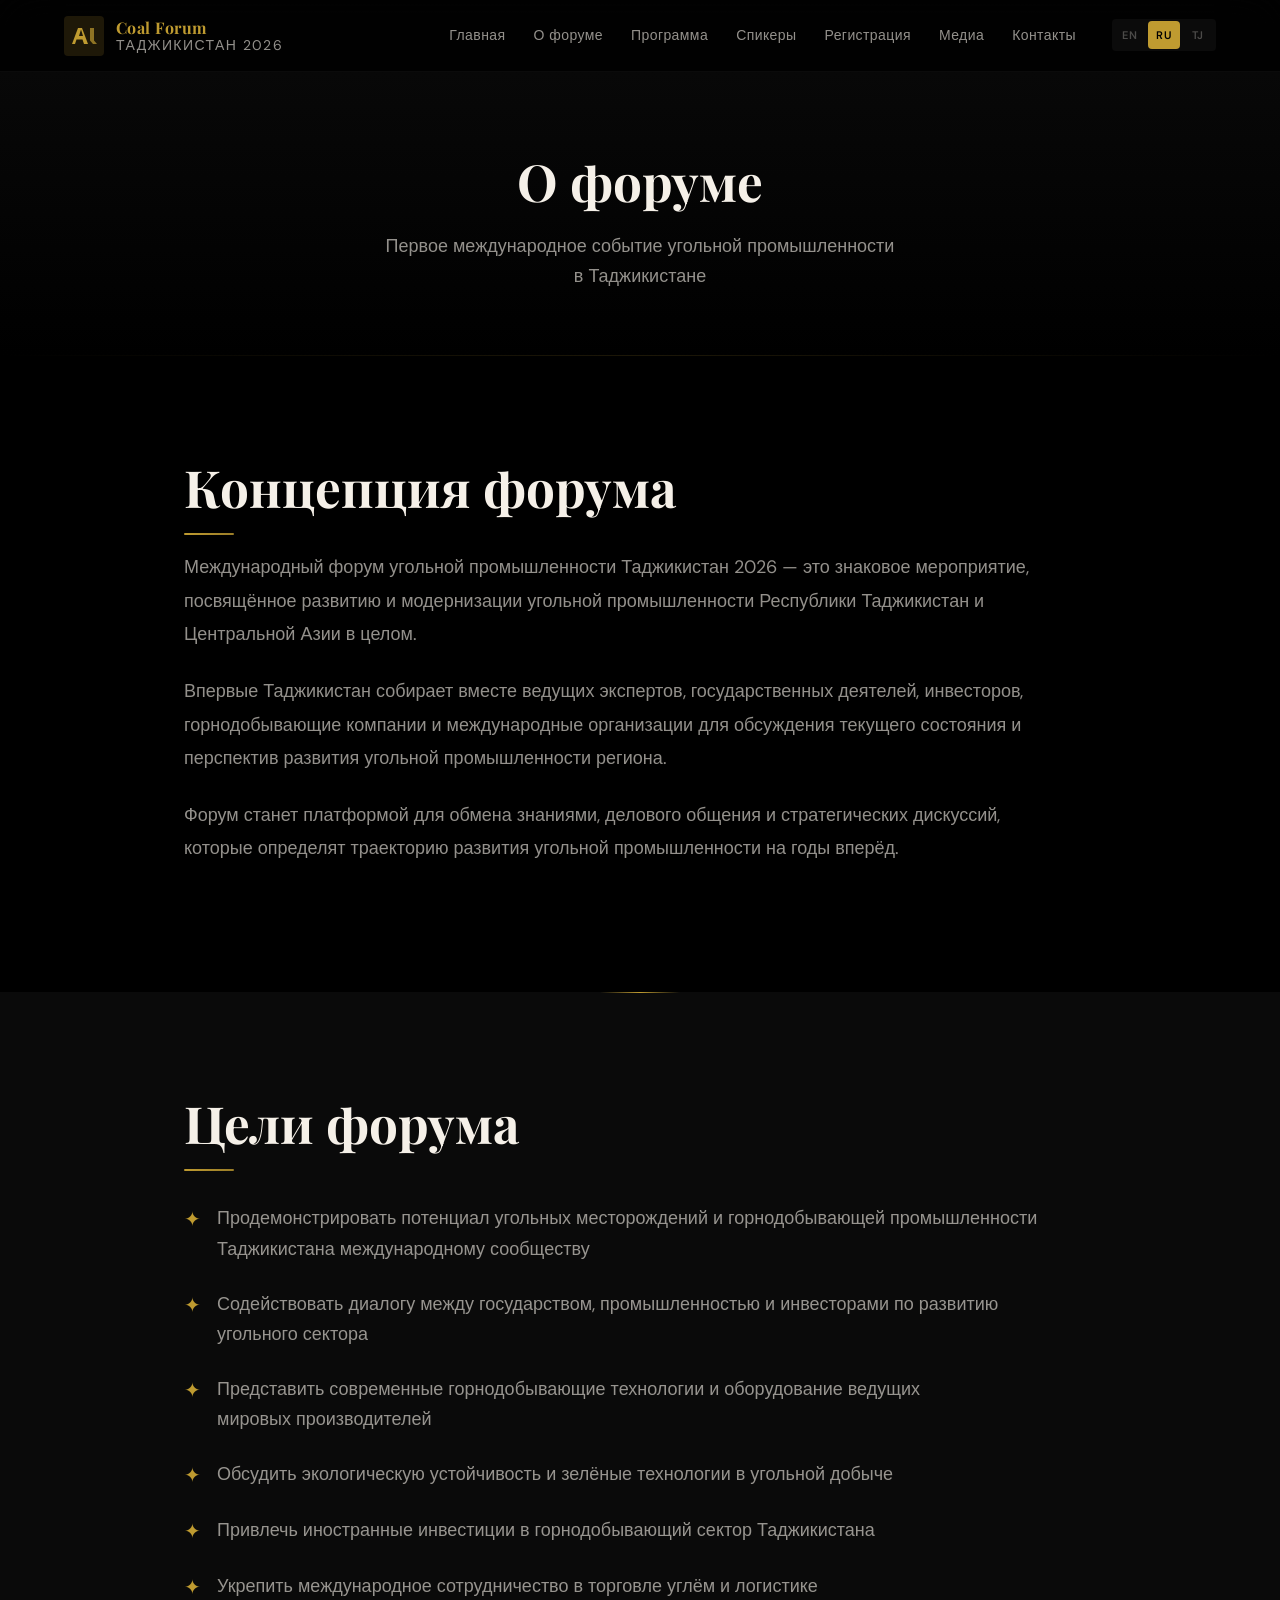
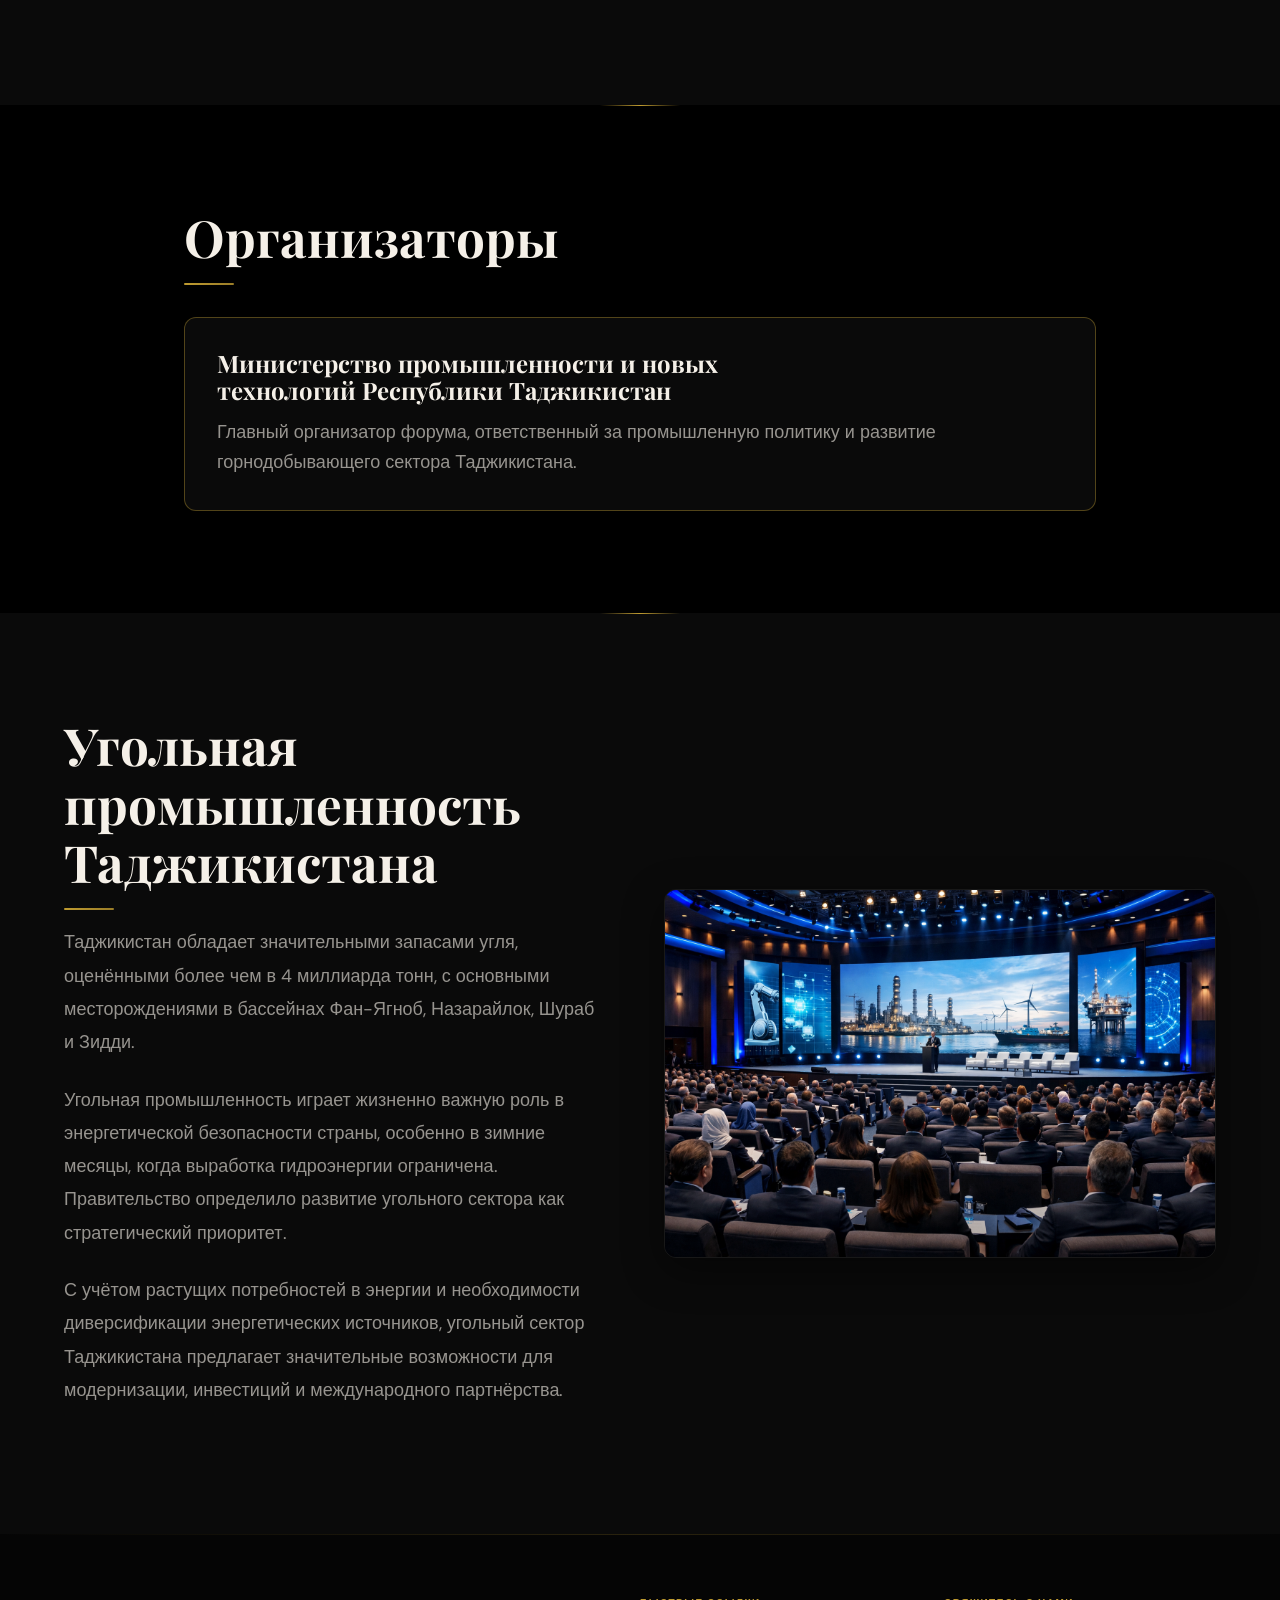
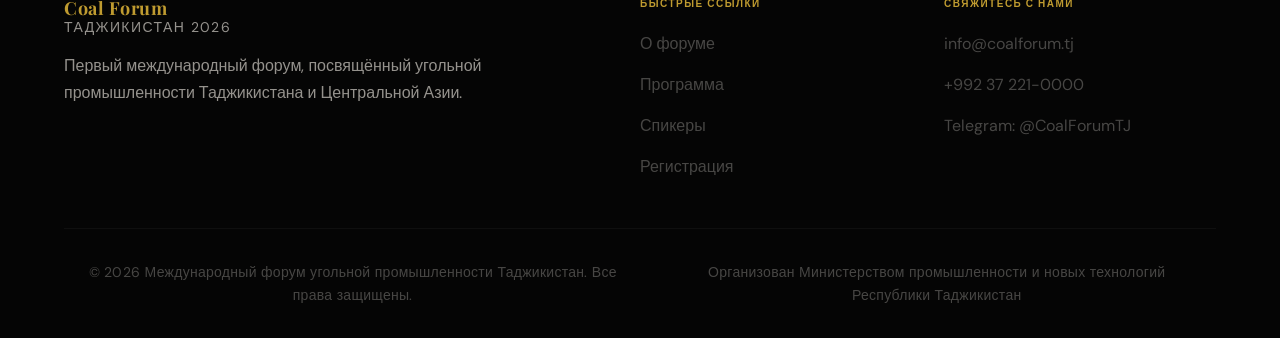
==== about.html @ e88dd25f "Add files via upload" ====
<!DOCTYPE html>
<html lang="ru">
<head>
  <meta charset="UTF-8">
  <meta name="viewport" content="width=device-width, initial-scale=1.0">
  <title>О форуме — Международный форум угольной промышленности Таджикистана 2026</title>
  <meta name="description" content="About the International Coal Industry Forum Tajikistan 2026 — concept, goals, organizers, and Tajikistan's coal industry.">
  <link rel="preconnect" href="https://fonts.googleapis.com">
  <link rel="preconnect" href="https://fonts.gstatic.com" crossorigin>
  <link href="https://fonts.googleapis.com/css2?family=DM+Sans:ital,opsz,wght@0,9..40,300;0,9..40,400;0,9..40,500;0,9..40,600;0,9..40,700;1,9..40,400&family=Playfair+Display:wght@400;600;700;800&display=swap" rel="stylesheet">
  <link rel="stylesheet" href="base.css">
  <link rel="stylesheet" href="style.css">
</head>
<body>
  <a href="#main-content" class="skip-link">Skip to content</a>

  <header class="site-header" role="banner">
    <div class="header-inner">
      <a href="index.html" class="logo" aria-label="Coal Forum Home">
        <svg class="logo-icon" viewBox="0 0 40 40" fill="none" xmlns="http://www.w3.org/2000/svg" aria-hidden="true">
          <rect width="40" height="40" rx="4" fill="#bf9b30" fill-opacity="0.15"/>
          <path d="M8 28L14 12h4l6 16h-4l-1.5-4.5h-6L11 28H8zm7-8h4l-2-6.5L15 20z" fill="#bf9b30"/>
          <path d="M26 12h4v12.5L33 28h-4l-3-3.5V12z" fill="#bf9b30" opacity="0.7"/>
        </svg>
        <div class="logo-text">Coal Forum <span data-i18n="hero.subtitle">Таджикистан 2026</span></div>
      </a>
      <nav class="main-nav" aria-label="Primary navigation">
        <ul role="list">
          <li><a href="index.html" data-i18n="nav.home">Главная</a></li>
          <li><a href="about.html" data-i18n="nav.about">О форуме</a></li>
          <li><a href="program.html" data-i18n="nav.program">Программа</a></li>
          <li><a href="speakers.html" data-i18n="nav.speakers">Спикеры</a></li>
          <li><a href="register.html" data-i18n="nav.register">Регистрация</a></li>
          <li><a href="media.html" data-i18n="nav.media">Медиа</a></li>
          <li><a href="contacts.html" data-i18n="nav.contacts">Контакты</a></li>
        </ul>
        <div class="lang-switcher">
          <button class="lang-btn" data-lang="en" aria-label="English">EN</button>
          <button class="lang-btn" data-lang="ru" aria-label="Русский">RU</button>
          <button class="lang-btn" data-lang="tj" aria-label="Тоҷикӣ">TJ</button>
        </div>
      </nav>
      <button class="menu-toggle" aria-label="Open menu" aria-expanded="false">
        <span></span><span></span><span></span>
      </button>
    </div>
  </header>

  <div class="mobile-menu" role="dialog" aria-label="Navigation menu">
    <ul role="list">
      <li><a href="index.html" data-i18n="nav.home">Главная</a></li>
      <li><a href="about.html" data-i18n="nav.about">О форуме</a></li>
      <li><a href="program.html" data-i18n="nav.program">Программа</a></li>
      <li><a href="speakers.html" data-i18n="nav.speakers">Спикеры</a></li>
      <li><a href="register.html" data-i18n="nav.register">Регистрация</a></li>
      <li><a href="media.html" data-i18n="nav.media">Медиа</a></li>
      <li><a href="contacts.html" data-i18n="nav.contacts">Контакты</a></li>
    </ul>
    <div class="mobile-lang-switcher">
      <button class="lang-btn" data-lang="en" aria-label="English">EN</button>
      <button class="lang-btn" data-lang="ru" aria-label="Русский">RU</button>
      <button class="lang-btn" data-lang="tj" aria-label="Тоҷикӣ">TJ</button>
    </div>
  </div>

  <main id="main-content">
    <section class="page-hero">
      <div class="container">
        <h1 data-i18n="about.title">О форуме</h1>
        <p data-i18n="about.subtitle">Первое международное событие угольной промышленности в Таджикистане</p>
      </div>
    </section>

    <!-- Concept -->
    <section class="section">
      <div class="container container--narrow">
        <h2 class="section-title fade-in" data-i18n="about.concept.title">Концепция форума</h2>
        <div class="about-text fade-in">
          <p data-i18n="about.concept.p1">Международный форум угольной промышленности Таджикистан 2026 — это знаковое мероприятие, посвящённое развитию и модернизации угольной промышленности Республики Таджикистан и Центральной Азии в целом.</p>
          <p data-i18n="about.concept.p2">Впервые Таджикистан собирает вместе ведущих экспертов, государственных деятелей, инвесторов, горнодобывающие компании и международные организации для обсуждения текущего состояния и перспектив развития угольной промышленности региона.</p>
          <p data-i18n="about.concept.p3">Форум станет платформой для обмена знаниями, делового общения и стратегических дискуссий, которые определят траекторию развития угольной промышленности на годы вперёд.</p>
        </div>
      </div>
    </section>

    <!-- Goals -->
    <section class="section" style="background: var(--color-surface);">
      <div class="container container--narrow">
        <h2 class="section-title fade-in" data-i18n="about.goals.title">Цели форума</h2>
        <ul style="list-style: none; display: flex; flex-direction: column; gap: 1.5rem; margin-top: 2rem;">
          <li class="fade-in" style="display: flex; gap: 1rem; align-items: flex-start;">
            <span style="color: var(--color-accent); font-size: 1.25rem; flex-shrink: 0;">✦</span>
            <span style="color: var(--color-text-muted); line-height: 1.7;" data-i18n="about.goal1">Продемонстрировать потенциал угольных месторождений и горнодобывающей промышленности Таджикистана международному сообществу</span>
          </li>
          <li class="fade-in" style="display: flex; gap: 1rem; align-items: flex-start;">
            <span style="color: var(--color-accent); font-size: 1.25rem; flex-shrink: 0;">✦</span>
            <span style="color: var(--color-text-muted); line-height: 1.7;" data-i18n="about.goal2">Содействовать диалогу между государством, промышленностью и инвесторами по развитию угольного сектора</span>
          </li>
          <li class="fade-in" style="display: flex; gap: 1rem; align-items: flex-start;">
            <span style="color: var(--color-accent); font-size: 1.25rem; flex-shrink: 0;">✦</span>
            <span style="color: var(--color-text-muted); line-height: 1.7;" data-i18n="about.goal3">Представить современные горнодобывающие технологии и оборудование ведущих мировых производителей</span>
          </li>
          <li class="fade-in" style="display: flex; gap: 1rem; align-items: flex-start;">
            <span style="color: var(--color-accent); font-size: 1.25rem; flex-shrink: 0;">✦</span>
            <span style="color: var(--color-text-muted); line-height: 1.7;" data-i18n="about.goal4">Обсудить экологическую устойчивость и зелёные технологии в угольной добыче</span>
          </li>
          <li class="fade-in" style="display: flex; gap: 1rem; align-items: flex-start;">
            <span style="color: var(--color-accent); font-size: 1.25rem; flex-shrink: 0;">✦</span>
            <span style="color: var(--color-text-muted); line-height: 1.7;" data-i18n="about.goal5">Привлечь иностранные инвестиции в горнодобывающий сектор Таджикистана</span>
          </li>
          <li class="fade-in" style="display: flex; gap: 1rem; align-items: flex-start;">
            <span style="color: var(--color-accent); font-size: 1.25rem; flex-shrink: 0;">✦</span>
            <span style="color: var(--color-text-muted); line-height: 1.7;" data-i18n="about.goal6">Укрепить международное сотрудничество в торговле углём и логистике</span>
          </li>
        </ul>
      </div>
    </section>

    <!-- Organizers -->
    <section class="section">
      <div class="container container--narrow">
        <h2 class="section-title fade-in" data-i18n="about.organizers.title">Организаторы</h2>
        <div class="fade-in" style="padding: 2rem; background: var(--color-surface); border: 1px solid var(--color-border-accent); border-radius: var(--radius-lg); margin-top: 2rem;">
          <h3 style="font-family: var(--font-display); font-size: var(--text-lg); color: var(--color-text); margin-bottom: 0.75rem;" data-i18n="about.organizer.ministry">Министерство промышленности и новых технологий Республики Таджикистан</h3>
          <p style="color: var(--color-text-muted); line-height: 1.7;" data-i18n="about.organizer.ministry.desc">Главный организатор форума, ответственный за промышленную политику и развитие горнодобывающего сектора Таджикистана.</p>
        </div>
      </div>
    </section>

    <!-- Coal Industry -->
    <section class="section" style="background: var(--color-surface);">
      <div class="container">
        <div class="about-brief">
          <div class="about-text fade-in-left">
            <h2 class="section-title" data-i18n="about.coal.title">Угольная промышленность Таджикистана</h2>
            <p data-i18n="about.coal.p1">Таджикистан обладает значительными запасами угля, оценёнными более чем в 4 миллиарда тонн, с основными месторождениями в бассейнах Фан-Ягноб, Назарайлок, Шураб и Зидди.</p>
            <p data-i18n="about.coal.p2">Угольная промышленность играет жизненно важную роль в энергетической безопасности страны, особенно в зимние месяцы, когда выработка гидроэнергии ограничена. Правительство определило развитие угольного сектора как стратегический приоритет.</p>
            <p data-i18n="about.coal.p3">С учётом растущих потребностей в энергии и необходимости диверсификации энергетических источников, угольный сектор Таджикистана предлагает значительные возможности для модернизации, инвестиций и международного партнёрства.</p>
          </div>
          <div class="about-image fade-in-right">
            <img src="assets/img/venue.png" alt="Venue for the Coal Industry Forum in Dushanbe" loading="lazy">
          </div>
        </div>
      </div>
    </section>
  </main>

  <footer class="site-footer" role="contentinfo">
    <div class="container">
      <div class="footer-grid">
        <div class="footer-brand">
          <div class="logo-text">Coal Forum <span data-i18n="hero.subtitle">Таджикистан 2026</span></div>
          <p data-i18n="footer.desc">Первый международный форум, посвящённый угольной промышленности Таджикистана и Центральной Азии.</p>
        </div>
        <div class="footer-links">
          <h4 data-i18n="footer.links">Быстрые ссылки</h4>
          <ul role="list">
            <li><a href="about.html" data-i18n="nav.about">О форуме</a></li>
            <li><a href="program.html" data-i18n="nav.program">Программа</a></li>
            <li><a href="speakers.html" data-i18n="nav.speakers">Спикеры</a></li>
            <li><a href="register.html" data-i18n="nav.register">Регистрация</a></li>
          </ul>
        </div>
        <div class="footer-links">
          <h4 data-i18n="footer.contact">Свяжитесь с нами</h4>
          <ul role="list">
            <li><a href="mailto:info@coalforum.tj">info@coalforum.tj</a></li>
            <li><a href="tel:+99237221-0000">+992 37 221-0000</a></li>
            <li><a href="https://t.me/CoalForumTJ" target="_blank" rel="noopener noreferrer">Telegram: @CoalForumTJ</a></li>
          </ul>
        </div>
      </div>
      <div class="footer-bottom">
        <p data-i18n="footer.rights">© 2026 Международный форум угольной промышленности Таджикистан. Все права защищены.</p>
        <p class="footer-organizer" data-i18n="footer.organizer">Организован Министерством промышленности и новых технологий Республики Таджикистан</p>
      </div>
    </div>
  </footer>

  <script src="i18n.js"></script>
  <script src="app.js"></script>
</body>
</html>
---- base.css ----
/* base.css — Reset & Foundation */
*, *::before, *::after { box-sizing: border-box; margin: 0; padding: 0; }

html {
  -moz-text-size-adjust: none;
  -webkit-text-size-adjust: none;
  text-size-adjust: none;
  -webkit-font-smoothing: antialiased;
  -moz-osx-font-smoothing: grayscale;
  text-rendering: optimizeLegibility;
  scroll-behavior: smooth;
  hanging-punctuation: first last;
  scroll-padding-top: 5rem;
}

body {
  min-height: 100dvh;
  line-height: 1.6;
  font-family: var(--font-body, 'DM Sans', sans-serif);
  font-size: var(--text-base);
  color: var(--color-text);
  background-color: var(--color-bg);
}

img, picture, video, canvas, svg { display: block; max-width: 100%; height: auto; }
ul[role="list"], ol[role="list"] { list-style: none; }
input, button, textarea, select { font: inherit; color: inherit; }

h1, h2, h3, h4, h5, h6 {
  text-wrap: balance;
  line-height: 1.15;
  font-family: var(--font-display, 'Playfair Display', Georgia, serif);
}

p, li, figcaption { text-wrap: pretty; max-width: 72ch; }

::selection {
  background: rgba(191, 155, 48, 0.3);
  color: #fff;
}

:focus-visible {
  outline: 2px solid var(--color-accent);
  outline-offset: 3px;
  border-radius: 0.25rem;
}

@media (prefers-reduced-motion: reduce) {
  *, *::before, *::after {
    animation-duration: 0.01ms !important;
    animation-iteration-count: 1 !important;
    transition-duration: 0.01ms !important;
    scroll-behavior: auto !important;
  }
}

button { cursor: pointer; background: none; border: none; }
table { border-collapse: collapse; width: 100%; }

a, button, [role="button"], [role="link"], input, textarea, select {
  transition: color var(--transition-fast),
              background var(--transition-fast),
              border-color var(--transition-fast),
              box-shadow var(--transition-fast);
}

a { color: var(--color-accent); text-decoration: none; }
a:hover { color: var(--color-accent-light); }

.sr-only {
  position: absolute; width: 1px; height: 1px; padding: 0; margin: -1px;
  overflow: hidden; clip: rect(0, 0, 0, 0); white-space: nowrap; border-width: 0;
}

/* Skip to content */
.skip-link {
  position: absolute;
  top: -100%;
  left: 1rem;
  z-index: 10000;
  padding: 0.75rem 1.5rem;
  background: var(--color-accent);
  color: var(--color-bg);
  font-weight: 600;
  border-radius: 0 0 0.5rem 0.5rem;
  text-decoration: none;
}
.skip-link:focus {
  top: 0;
}
---- style.css ----
/* style.css — Design Tokens, Components & Responsive Layout */

/* ============================================
   DESIGN TOKENS
   ============================================ */
:root {
  /* Colors — Black & Gold */
  --color-bg:             #000000;
  --color-surface:        #0a0a0a;
  --color-surface-2:      #111111;
  --color-surface-offset: #050505;
  --color-surface-light:  #1a1a1a;
  --color-divider:        rgba(191, 155, 48, 0.15);
  --color-border:         rgba(255, 255, 255, 0.06);
  --color-border-accent:  rgba(191, 155, 48, 0.4);

  /* Text */
  --color-text:           #f5f0e8;
  --color-text-muted:     rgba(245, 240, 232, 0.6);
  --color-text-faint:     rgba(245, 240, 232, 0.28);

  /* Accent — Gold */
  --color-accent:         #bf9b30;
  --color-accent-hover:   #d4af37;
  --color-accent-light:   #e8c860;
  --color-accent-dark:    #9a7d28;

  /* Interactive — Gold-tinted */
  --color-interactive:    #1a1500;
  --color-interactive-hover: #2a2200;

  /* Semantic */
  --color-success:        #4caf50;
  --color-error:          #e74c3c;
  --color-warning:        #d4af37;

  /* Typography */
  --font-display: 'Playfair Display', Georgia, 'Times New Roman', serif;
  --font-body: 'DM Sans', 'Helvetica Neue', Arial, sans-serif;

  --text-xs:   clamp(0.75rem,  0.7rem  + 0.25vw, 0.875rem);
  --text-sm:   clamp(0.875rem, 0.8rem  + 0.35vw, 1rem);
  --text-base: clamp(1rem,     0.95rem + 0.25vw, 1.125rem);
  --text-lg:   clamp(1.125rem, 1rem    + 0.75vw, 1.5rem);
  --text-xl:   clamp(1.5rem,   1.2rem  + 1.25vw, 2.25rem);
  --text-2xl:  clamp(2rem,     1.2rem  + 2.5vw,  3.5rem);
  --text-3xl:  clamp(2.5rem,   1rem    + 4vw,    5rem);

  /* Spacing — 4px base */
  --space-1:  0.25rem;
  --space-2:  0.5rem;
  --space-3:  0.75rem;
  --space-4:  1rem;
  --space-5:  1.25rem;
  --space-6:  1.5rem;
  --space-8:  2rem;
  --space-10: 2.5rem;
  --space-12: 3rem;
  --space-16: 4rem;
  --space-20: 5rem;
  --space-24: 6rem;
  --space-32: 8rem;

  /* Layout */
  --content-narrow: 640px;
  --content-default: 960px;
  --content-wide: 1200px;
  --header-height: 4.5rem;

  /* Radius */
  --radius-sm: 0.25rem;
  --radius-md: 0.5rem;
  --radius-lg: 0.75rem;
  --radius-xl: 1rem;
  --radius-full: 9999px;

  /* Transitions */
  --transition-fast: 180ms cubic-bezier(0.16, 1, 0.3, 1);
  --transition-medium: 350ms cubic-bezier(0.16, 1, 0.3, 1);
  --transition-slow: 600ms cubic-bezier(0.16, 1, 0.3, 1);

  /* Shadows */
  --shadow-sm: 0 1px 3px rgba(0, 0, 0, 0.3);
  --shadow-md: 0 4px 16px rgba(0, 0, 0, 0.35);
  --shadow-lg: 0 12px 40px rgba(0, 0, 0, 0.45);
  --shadow-glow: 0 0 40px rgba(191, 155, 48, 0.2);
  --shadow-card: 0 2px 8px rgba(0,0,0,0.2), 0 8px 24px rgba(0,0,0,0.15);
}

/* ============================================
   LAYOUT UTILITIES
   ============================================ */
.container {
  width: 100%;
  max-width: var(--content-wide);
  margin-inline: auto;
  padding-inline: var(--space-6);
}

.container--narrow {
  max-width: var(--content-default);
}

.section {
  padding-block: clamp(var(--space-16), 8vw, var(--space-32));
  position: relative;
}

/* Elegant section divider */
.section + .section::before {
  content: '';
  position: absolute;
  top: 0;
  left: 50%;
  transform: translateX(-50%);
  width: 80px;
  height: 1px;
  background: linear-gradient(90deg, transparent, var(--color-accent), transparent);
}

.section-title {
  font-family: var(--font-display);
  font-size: var(--text-2xl);
  font-weight: 700;
  color: var(--color-text);
  margin-bottom: var(--space-4);
  position: relative;
}

.section-title::after {
  content: '';
  display: block;
  width: 50px;
  height: 2px;
  background: linear-gradient(90deg, var(--color-accent), var(--color-accent-dark));
  margin-top: var(--space-4);
  border-radius: 1px;
}

.section-title--center {
  text-align: center;
}

.section-title--center::after {
  margin-inline: auto;
}

.section-subtitle {
  font-size: var(--text-base);
  color: var(--color-text-muted);
  max-width: 580px;
  margin-bottom: var(--space-12);
  letter-spacing: 0.01em;
  line-height: 1.7;
}

.section-subtitle--center {
  text-align: center;
  margin-inline: auto;
}

/* ============================================
   HEADER & NAVIGATION
   ============================================ */
.site-header {
  position: fixed;
  top: 0;
  left: 0;
  right: 0;
  z-index: 1000;
  height: var(--header-height);
  display: flex;
  align-items: center;
  background: rgba(0, 0, 0, 0.8);
  backdrop-filter: blur(24px) saturate(180%);
  -webkit-backdrop-filter: blur(24px) saturate(180%);
  border-bottom: 1px solid rgba(255,255,255,0.04);
  transition: background var(--transition-medium), box-shadow var(--transition-medium), border-color var(--transition-medium);
}

.site-header.scrolled {
  background: rgba(0, 0, 0, 0.96);
  box-shadow: 0 1px 0 rgba(191, 155, 48, 0.08), 0 4px 24px rgba(0, 0, 0, 0.3);
  border-bottom-color: rgba(191, 155, 48, 0.08);
}

.header-inner {
  display: flex;
  align-items: center;
  justify-content: space-between;
  width: 100%;
  max-width: var(--content-wide);
  margin-inline: auto;
  padding-inline: var(--space-6);
}

.logo {
  display: flex;
  align-items: center;
  gap: var(--space-3);
  text-decoration: none;
  color: var(--color-text);
  flex-shrink: 0;
}

.logo-icon {
  width: 40px;
  height: 40px;
}

.logo-text {
  font-family: var(--font-display);
  font-size: var(--text-sm);
  font-weight: 700;
  line-height: 1.2;
  letter-spacing: 0.03em;
  color: var(--color-accent);
}

.logo-text span {
  display: block;
  font-family: var(--font-body);
  font-size: var(--text-xs);
  font-weight: 400;
  color: var(--color-text-muted);
  letter-spacing: 0.1em;
  text-transform: uppercase;
}

/* Desktop Nav */
.main-nav {
  display: none;
}

.main-nav ul {
  display: flex;
  align-items: center;
  gap: var(--space-1);
  list-style: none;
}

.main-nav a {
  display: block;
  padding: var(--space-2) var(--space-3);
  font-size: var(--text-xs);
  font-weight: 500;
  color: var(--color-text-muted);
  text-decoration: none;
  border-radius: var(--radius-sm);
  white-space: nowrap;
  letter-spacing: 0.03em;
  position: relative;
  transition: color var(--transition-fast);
}

.main-nav a::after {
  content: '';
  position: absolute;
  bottom: 0;
  left: 50%;
  transform: translateX(-50%);
  width: 0;
  height: 1px;
  background: var(--color-accent);
  transition: width var(--transition-fast);
}

.main-nav a:hover,
.main-nav a.active {
  color: var(--color-accent);
}

.main-nav a:hover::after,
.main-nav a.active::after {
  width: 60%;
}

/* Language Switcher */
.lang-switcher {
  display: flex;
  align-items: center;
  gap: 2px;
  margin-left: var(--space-6);
  padding: 2px;
  background: rgba(255,255,255,0.04);
  border-radius: var(--radius-sm);
}

.lang-btn {
  padding: var(--space-1) var(--space-2);
  font-size: 11px;
  font-weight: 600;
  color: var(--color-text-faint);
  background: transparent;
  border: none;
  border-radius: var(--radius-sm);
  cursor: pointer;
  min-width: 32px;
  min-height: 28px;
  display: flex;
  align-items: center;
  justify-content: center;
  text-transform: uppercase;
  letter-spacing: 0.08em;
  transition: all var(--transition-fast);
}

.lang-btn:hover {
  color: var(--color-text);
}

.lang-btn.active {
  color: var(--color-bg);
  background: var(--color-accent);
}

/* Mobile Menu Toggle */
.menu-toggle {
  display: flex;
  flex-direction: column;
  justify-content: center;
  align-items: center;
  width: 44px;
  height: 44px;
  gap: 5px;
  cursor: pointer;
  background: none;
  border: none;
  padding: 0;
}

.menu-toggle span {
  display: block;
  width: 22px;
  height: 1.5px;
  background: var(--color-text);
  border-radius: 2px;
  transition: transform var(--transition-fast), opacity var(--transition-fast);
}

.menu-toggle.open span:nth-child(1) {
  transform: translateY(6.5px) rotate(45deg);
}

.menu-toggle.open span:nth-child(2) {
  opacity: 0;
}

.menu-toggle.open span:nth-child(3) {
  transform: translateY(-6.5px) rotate(-45deg);
}

/* Mobile Menu */
.mobile-menu {
  position: fixed;
  top: var(--header-height);
  left: 0;
  right: 0;
  bottom: 0;
  background: rgba(0, 0, 0, 0.98);
  backdrop-filter: blur(24px);
  -webkit-backdrop-filter: blur(24px);
  z-index: 999;
  padding: var(--space-8) var(--space-6);
  transform: translateX(100%);
  transition: transform var(--transition-medium);
  overflow-y: auto;
}

.mobile-menu.open {
  transform: translateX(0);
}

.mobile-menu ul {
  list-style: none;
  display: flex;
  flex-direction: column;
  gap: var(--space-1);
}

.mobile-menu a {
  display: block;
  padding: var(--space-4) var(--space-4);
  font-size: var(--text-lg);
  font-weight: 500;
  color: var(--color-text-muted);
  text-decoration: none;
  border-radius: var(--radius-md);
  border-bottom: 1px solid rgba(255,255,255,0.04);
  letter-spacing: 0.01em;
}

.mobile-menu a:hover,
.mobile-menu a.active {
  color: var(--color-accent);
  background: rgba(191, 155, 48, 0.04);
}

.mobile-lang-switcher {
  display: flex;
  gap: var(--space-2);
  margin-top: var(--space-8);
  padding-top: var(--space-8);
  border-top: 1px solid var(--color-border);
}

/* ============================================
   HERO
   ============================================ */
.hero {
  position: relative;
  min-height: 100vh;
  display: flex;
  align-items: center;
  justify-content: center;
  overflow: hidden;
  padding-top: var(--header-height);
}

.hero-bg {
  position: absolute;
  inset: 0;
  z-index: 0;
}

.hero-bg img {
  width: 100%;
  height: 100%;
  object-fit: cover;
  object-position: center 30%;
  filter: brightness(0.7) contrast(1.1);
}

.hero-overlay {
  position: absolute;
  inset: 0;
  background:
    radial-gradient(ellipse at 50% 30%, rgba(0, 0, 0, 0.5) 0%, transparent 60%),
    linear-gradient(180deg,
      rgba(0, 0, 0, 0.55) 0%,
      rgba(0, 0, 0, 0.7) 40%,
      rgba(0, 0, 0, 0.92) 85%,
      rgba(0, 0, 0, 1) 100%
    );
  z-index: 1;
}

.hero-content {
  position: relative;
  z-index: 2;
  text-align: center;
  padding: var(--space-8) var(--space-6);
  max-width: 860px;
}

.hero-badge {
  display: inline-block;
  padding: var(--space-2) var(--space-6);
  font-size: 11px;
  font-weight: 600;
  letter-spacing: 0.2em;
  text-transform: uppercase;
  color: var(--color-accent);
  border: 1px solid rgba(191, 155, 48, 0.4);
  border-radius: var(--radius-full);
  margin-bottom: var(--space-10);
  background: rgba(191, 155, 48, 0.06);
}

.hero-title {
  font-family: var(--font-display);
  font-size: var(--text-3xl);
  font-weight: 700;
  color: var(--color-text);
  line-height: 1.08;
  margin-bottom: var(--space-5);
  letter-spacing: -0.01em;
}

.hero-subtitle {
  font-family: var(--font-display);
  font-size: var(--text-xl);
  font-weight: 400;
  font-style: italic;
  color: var(--color-accent);
  margin-bottom: var(--space-8);
  letter-spacing: 0.02em;
}

.hero-date {
  font-size: var(--text-base);
  color: var(--color-text-muted);
  margin-bottom: var(--space-4);
  letter-spacing: 0.02em;
}

.hero-tagline {
  font-size: var(--text-sm);
  color: var(--color-text-faint);
  max-width: 560px;
  margin-inline: auto;
  margin-bottom: var(--space-12);
  line-height: 1.8;
  letter-spacing: 0.01em;
}

/* Countdown */
.countdown {
  display: flex;
  justify-content: center;
  gap: var(--space-3);
  margin-bottom: var(--space-10);
  flex-wrap: wrap;
}

.countdown-item {
  display: flex;
  flex-direction: column;
  align-items: center;
  min-width: 80px;
  padding: var(--space-4) var(--space-5);
  background: rgba(255, 255, 255, 0.03);
  border: 1px solid rgba(191, 155, 48, 0.15);
  border-radius: var(--radius-md);
  backdrop-filter: blur(8px);
  -webkit-backdrop-filter: blur(8px);
  position: relative;
}

.countdown-item::before {
  content: '';
  position: absolute;
  top: 0;
  left: 50%;
  transform: translateX(-50%);
  width: 30px;
  height: 1px;
  background: var(--color-accent);
}

.countdown-number {
  font-family: var(--font-display);
  font-size: var(--text-2xl);
  font-weight: 700;
  color: var(--color-accent);
  line-height: 1;
}

.countdown-label {
  font-size: 10px;
  color: var(--color-text-faint);
  text-transform: uppercase;
  letter-spacing: 0.15em;
  margin-top: var(--space-2);
  font-weight: 500;
}

.hero-cta {
  display: inline-flex;
  align-items: center;
  gap: var(--space-3);
  padding: var(--space-4) var(--space-12);
  font-size: var(--text-sm);
  font-weight: 600;
  letter-spacing: 0.08em;
  text-transform: uppercase;
  color: var(--color-bg);
  background: linear-gradient(135deg, var(--color-accent), var(--color-accent-dark));
  border: none;
  border-radius: 0;
  text-decoration: none;
  cursor: pointer;
  min-height: 52px;
  position: relative;
  overflow: hidden;
  transition: all var(--transition-medium);
}

.hero-cta::before {
  content: '';
  position: absolute;
  inset: 0;
  background: linear-gradient(135deg, var(--color-accent-hover), var(--color-accent));
  opacity: 0;
  transition: opacity var(--transition-fast);
}

.hero-cta:hover {
  color: var(--color-bg);
  transform: translateY(-2px);
  box-shadow: var(--shadow-glow), 0 8px 24px rgba(0,0,0,0.3);
}

.hero-cta:hover::before {
  opacity: 1;
}

.hero-cta span {
  position: relative;
  z-index: 1;
}

/* ============================================
   STATISTICS / COUNTERS
   ============================================ */
.stats {
  background: var(--color-bg);
  border-top: none;
  border-bottom: none;
  position: relative;
}

.stats::before {
  content: '';
  position: absolute;
  top: 0;
  left: 0;
  right: 0;
  height: 1px;
  background: linear-gradient(90deg, transparent, rgba(191,155,48,0.3), transparent);
}

.stats::after {
  content: '';
  position: absolute;
  bottom: 0;
  left: 0;
  right: 0;
  height: 1px;
  background: linear-gradient(90deg, transparent, rgba(191,155,48,0.3), transparent);
}

.stats-grid {
  display: grid;
  grid-template-columns: repeat(2, 1fr);
  gap: var(--space-6);
  text-align: center;
}

.stat-item {
  padding: var(--space-8) var(--space-6);
  position: relative;
}

.stat-item::after {
  content: '';
  position: absolute;
  bottom: var(--space-6);
  left: 50%;
  transform: translateX(-50%);
  width: 24px;
  height: 1px;
  background: var(--color-accent);
  opacity: 0.4;
}

.stat-number {
  font-family: var(--font-display);
  font-size: var(--text-2xl);
  font-weight: 700;
  color: var(--color-accent);
  line-height: 1;
  margin-bottom: var(--space-3);
}

.stat-label {
  font-size: 11px;
  color: var(--color-text-faint);
  text-transform: uppercase;
  letter-spacing: 0.15em;
  font-weight: 500;
}

/* ============================================
   TOPICS / CARDS
   ============================================ */
.topics-grid {
  display: grid;
  grid-template-columns: 1fr;
  gap: var(--space-5);
}

.topic-card {
  background: rgba(15, 15, 15, 0.6);
  border: 1px solid rgba(255,255,255,0.05);
  border-radius: var(--radius-lg);
  transition: all var(--transition-medium);
  position: relative;
  overflow: hidden;
  backdrop-filter: blur(4px);
  -webkit-backdrop-filter: blur(4px);
  display: flex;
  flex-direction: column;
}

.topic-card:hover {
  border-color: rgba(191, 155, 48, 0.2);
  transform: translateY(-4px);
  box-shadow: var(--shadow-card), 0 0 30px rgba(191,155,48,0.06);
}

.topic-image {
  position: relative;
  overflow: hidden;
  aspect-ratio: 16 / 10;
}

.topic-image img {
  width: 100%;
  height: 100%;
  object-fit: cover;
  transition: transform 0.8s cubic-bezier(0.16, 1, 0.3, 1);
  filter: brightness(0.85);
}

.topic-card:hover .topic-image img {
  transform: scale(1.06);
  filter: brightness(1);
}

.topic-image::after {
  content: '';
  position: absolute;
  inset: 0;
  background: linear-gradient(180deg, transparent 40%, rgba(0,0,0,0.6) 100%);
  pointer-events: none;
}

.topic-body {
  padding: var(--space-6) var(--space-6) var(--space-8);
  flex: 1;
}

.topic-card h3 {
  font-family: var(--font-display);
  font-size: var(--text-lg);
  font-weight: 600;
  color: var(--color-text);
  margin-bottom: var(--space-3);
  line-height: 1.3;
}

.topic-card p {
  font-size: var(--text-sm);
  color: var(--color-text-muted);
  line-height: 1.7;
}

/* ============================================
   ABOUT SECTION
   ============================================ */
.about-brief {
  display: grid;
  grid-template-columns: 1fr;
  gap: var(--space-12);
  align-items: center;
}

.about-text p {
  font-size: var(--text-base);
  color: var(--color-text-muted);
  line-height: 1.85;
  margin-bottom: var(--space-6);
}

.about-image {
  border-radius: var(--radius-lg);
  overflow: hidden;
  border: 1px solid rgba(255,255,255,0.06);
  position: relative;
  box-shadow: var(--shadow-lg);
}

.about-image::after {
  content: '';
  position: absolute;
  inset: 0;
  background: linear-gradient(180deg, transparent 60%, rgba(0,0,0,0.3) 100%);
  pointer-events: none;
}

.about-image img {
  width: 100%;
  height: auto;
  display: block;
  transition: transform 1s ease;
}

.about-image:hover img {
  transform: scale(1.02);
}

/* ============================================
   PARTNERS
   ============================================ */
.partners-grid {
  display: grid;
  grid-template-columns: repeat(2, 1fr);
  gap: var(--space-4);
}

.partner-item {
  display: flex;
  align-items: center;
  justify-content: center;
  padding: var(--space-6) var(--space-5);
  background: rgba(15, 15, 15, 0.4);
  border: 1px solid rgba(255,255,255,0.04);
  border-radius: var(--radius-md);
  min-height: 90px;
  color: var(--color-text-faint);
  font-size: var(--text-xs);
  text-align: center;
  font-weight: 500;
  letter-spacing: 0.06em;
  text-transform: uppercase;
  transition: all var(--transition-medium);
}

.partner-item:hover {
  border-color: rgba(191, 155, 48, 0.15);
  color: var(--color-text-muted);
  background: rgba(15, 15, 15, 0.6);
}

/* ============================================
   PROGRAM / SCHEDULE
   ============================================ */
.schedule-date {
  text-align: center;
  margin-bottom: var(--space-10);
}

.schedule-list {
  display: flex;
  flex-direction: column;
  gap: var(--space-3);
  position: relative;
}

/* Vertical timeline line */
.schedule-list::before {
  content: '';
  position: absolute;
  top: 0;
  bottom: 0;
  left: 2px;
  width: 1px;
  background: linear-gradient(180deg, var(--color-accent), rgba(191,155,48,0.1));
  display: none;
}

.schedule-item {
  display: grid;
  grid-template-columns: 1fr;
  gap: var(--space-4);
  padding: var(--space-6) var(--space-6);
  background: rgba(15, 15, 15, 0.5);
  border: 1px solid rgba(255,255,255,0.04);
  border-radius: var(--radius-md);
  transition: all var(--transition-medium);
  position: relative;
}

.schedule-item:hover {
  border-color: rgba(191, 155, 48, 0.12);
  background: rgba(15, 15, 15, 0.7);
}

.schedule-time {
  font-family: var(--font-display);
  font-size: var(--text-base);
  font-weight: 700;
  color: var(--color-accent);
  white-space: nowrap;
  letter-spacing: 0.02em;
}

.schedule-content h3 {
  font-family: var(--font-display);
  font-size: var(--text-lg);
  font-weight: 600;
  color: var(--color-text);
  margin-bottom: var(--space-2);
  line-height: 1.3;
}

.schedule-content p {
  font-size: var(--text-sm);
  color: var(--color-text-muted);
  line-height: 1.65;
}

.schedule-tag {
  display: inline-block;
  padding: 3px var(--space-3);
  font-size: 10px;
  font-weight: 600;
  letter-spacing: 0.08em;
  text-transform: uppercase;
  color: var(--color-accent);
  background: rgba(191, 155, 48, 0.08);
  border: 1px solid rgba(191, 155, 48, 0.12);
  border-radius: var(--radius-full);
  margin-top: var(--space-3);
}

/* ============================================
   SPEAKERS
   ============================================ */
.speakers-grid {
  display: grid;
  grid-template-columns: repeat(1, 1fr);
  gap: var(--space-5);
}

.speaker-card {
  text-align: center;
  padding: var(--space-8) var(--space-6);
  background: rgba(15, 15, 15, 0.5);
  border: 1px solid rgba(255,255,255,0.04);
  border-radius: var(--radius-lg);
  transition: all var(--transition-medium);
}

.speaker-card:hover {
  border-color: rgba(191, 155, 48, 0.15);
  transform: translateY(-3px);
  box-shadow: var(--shadow-card);
}

.speaker-avatar {
  width: 96px;
  height: 96px;
  border-radius: 50%;
  background: linear-gradient(135deg, var(--color-surface-2), var(--color-interactive));
  margin: 0 auto var(--space-5);
  display: flex;
  align-items: center;
  justify-content: center;
  font-family: var(--font-display);
  font-size: var(--text-lg);
  font-weight: 700;
  color: var(--color-accent-light);
  border: none;
  position: relative;
}

.speaker-avatar::before {
  content: '';
  position: absolute;
  inset: -3px;
  border-radius: 50%;
  background: linear-gradient(135deg, var(--color-accent), rgba(191,155,48,0.2), var(--color-accent));
  z-index: -1;
}

.speaker-card h3 {
  font-family: var(--font-display);
  font-size: var(--text-base);
  font-weight: 600;
  color: var(--color-text);
  margin-bottom: var(--space-2);
}

.speaker-position {
  font-size: var(--text-xs);
  color: var(--color-accent);
  margin-bottom: var(--space-2);
  font-weight: 500;
  letter-spacing: 0.02em;
}

.speaker-org {
  font-size: var(--text-xs);
  color: var(--color-text-faint);
  line-height: 1.5;
}


/* ============================================
   REGISTRATION FORM
   ============================================ */
.form-container {
  max-width: 700px;
  margin-inline: auto;
  padding: var(--space-10);
  background: rgba(15, 15, 15, 0.6);
  border: 1px solid rgba(255,255,255,0.05);
  border-radius: var(--radius-lg);
  backdrop-filter: blur(8px);
  -webkit-backdrop-filter: blur(8px);
  box-shadow: var(--shadow-lg);
}

.form-grid {
  display: grid;
  grid-template-columns: 1fr;
  gap: var(--space-5);
}

.form-group {
  display: flex;
  flex-direction: column;
  gap: var(--space-2);
}

.form-group label {
  font-size: var(--text-xs);
  font-weight: 500;
  color: var(--color-text-muted);
  letter-spacing: 0.03em;
}

.form-group label .required {
  color: var(--color-accent);
  margin-left: var(--space-1);
}

.form-input,
.form-select {
  padding: var(--space-3) var(--space-4);
  font-size: var(--text-base);
  color: var(--color-text);
  background: rgba(0, 0, 0, 0.6);
  border: 1px solid rgba(255,255,255,0.08);
  border-radius: var(--radius-md);
  min-height: 48px;
  transition: border-color var(--transition-fast), box-shadow var(--transition-fast);
}

.form-input:focus,
.form-select:focus {
  outline: none;
  border-color: var(--color-accent);
  box-shadow: 0 0 0 3px rgba(191, 155, 48, 0.1);
}

.form-input::placeholder {
  color: var(--color-text-faint);
}

.form-input.error {
  border-color: var(--color-error);
}

.form-error {
  font-size: var(--text-xs);
  color: var(--color-error);
  display: none;
}

.form-error.visible {
  display: block;
}

.form-select {
  appearance: none;
  background-image: url("data:image/svg+xml,%3Csvg xmlns='http://www.w3.org/2000/svg' width='12' height='12' viewBox='0 0 12 12'%3E%3Cpath fill='%23999' d='M6 8L1 3h10z'/%3E%3C/svg%3E");
  background-repeat: no-repeat;
  background-position: right 1rem center;
  padding-right: 2.5rem;
  cursor: pointer;
}

.form-select option {
  background: var(--color-bg);
  color: var(--color-text);
}

.form-submit {
  margin-top: var(--space-6);
}

.btn-primary {
  display: inline-flex;
  align-items: center;
  justify-content: center;
  gap: var(--space-3);
  width: 100%;
  padding: var(--space-4) var(--space-8);
  font-size: var(--text-sm);
  font-weight: 600;
  letter-spacing: 0.08em;
  text-transform: uppercase;
  color: var(--color-bg);
  background: linear-gradient(135deg, var(--color-accent), var(--color-accent-dark));
  border: none;
  border-radius: 0;
  cursor: pointer;
  min-height: 52px;
  text-decoration: none;
  transition: all var(--transition-medium);
}

.btn-primary:hover {
  background: linear-gradient(135deg, var(--color-accent-hover), var(--color-accent));
  transform: translateY(-1px);
  box-shadow: var(--shadow-glow);
}

.btn-primary:disabled {
  opacity: 0.5;
  cursor: not-allowed;
  transform: none;
}

.btn-secondary {
  display: inline-flex;
  align-items: center;
  justify-content: center;
  gap: var(--space-3);
  padding: var(--space-3) var(--space-8);
  font-size: var(--text-xs);
  font-weight: 600;
  letter-spacing: 0.08em;
  text-transform: uppercase;
  color: var(--color-accent);
  background: transparent;
  border: 1px solid rgba(191, 155, 48, 0.3);
  border-radius: 0;
  cursor: pointer;
  min-height: 44px;
  text-decoration: none;
  transition: all var(--transition-medium);
}

.btn-secondary:hover {
  background: rgba(191, 155, 48, 0.08);
  border-color: var(--color-accent);
  color: var(--color-accent-light);
}

.form-success {
  display: none;
  text-align: center;
  padding: var(--space-10);
}

.form-success.visible {
  display: block;
}

.form-success-icon {
  font-size: 3rem;
  margin-bottom: var(--space-4);
}

.form-success h3 {
  font-family: var(--font-display);
  font-size: var(--text-xl);
  color: var(--color-text);
  margin-bottom: var(--space-4);
}

.form-success p {
  color: var(--color-text-muted);
  margin-inline: auto;
}

/* ============================================
   MEDIA / GALLERY
   ============================================ */
.gallery-grid {
  display: grid;
  grid-template-columns: repeat(2, 1fr);
  gap: var(--space-4);
}

.gallery-item {
  aspect-ratio: 4/3;
  background: rgba(15, 15, 15, 0.5);
  border: 1px solid rgba(255,255,255,0.04);
  border-radius: var(--radius-md);
  overflow: hidden;
  display: flex;
  align-items: center;
  justify-content: center;
  color: var(--color-text-faint);
  font-size: var(--text-sm);
}

.gallery-item img {
  width: 100%;
  height: 100%;
  object-fit: cover;
}

/* ============================================
   CONTACTS
   ============================================ */
.contacts-grid {
  display: grid;
  grid-template-columns: 1fr;
  gap: var(--space-10);
}

.contact-item {
  display: flex;
  gap: var(--space-5);
  align-items: flex-start;
}

.contact-icon {
  flex-shrink: 0;
  width: 48px;
  height: 48px;
  display: flex;
  align-items: center;
  justify-content: center;
  background: rgba(191, 155, 48, 0.06);
  border: 1px solid rgba(191, 155, 48, 0.1);
  border-radius: var(--radius-md);
  color: var(--color-accent);
  font-size: 1.25rem;
}

.contact-info h3 {
  font-size: var(--text-base);
  font-weight: 600;
  color: var(--color-text);
  margin-bottom: var(--space-2);
}

.contact-info p,
.contact-info a {
  font-size: var(--text-sm);
  color: var(--color-text-muted);
  line-height: 1.6;
}

.contact-info a:hover {
  color: var(--color-accent);
}

.map-container {
  border-radius: var(--radius-lg);
  overflow: hidden;
  border: 1px solid rgba(255,255,255,0.06);
  aspect-ratio: 16/9;
  background: var(--color-surface);
}

.map-container iframe {
  width: 100%;
  height: 100%;
  border: 0;
}

.social-links {
  display: flex;
  gap: var(--space-3);
  margin-top: var(--space-6);
}

.social-link {
  display: flex;
  align-items: center;
  justify-content: center;
  width: 44px;
  height: 44px;
  background: rgba(15, 15, 15, 0.5);
  border: 1px solid rgba(255,255,255,0.06);
  border-radius: var(--radius-md);
  color: var(--color-text-muted);
  font-size: 1.25rem;
  text-decoration: none;
  transition: all var(--transition-fast);
}

.social-link:hover {
  color: var(--color-accent);
  border-color: rgba(191, 155, 48, 0.2);
  background: rgba(191, 155, 48, 0.06);
}

/* ============================================
   FOOTER
   ============================================ */
.site-footer {
  background: var(--color-surface-offset);
  border-top: none;
  padding: var(--space-16) 0 var(--space-8);
  position: relative;
}

.site-footer::before {
  content: '';
  position: absolute;
  top: 0;
  left: 0;
  right: 0;
  height: 1px;
  background: linear-gradient(90deg, transparent, rgba(191,155,48,0.2), transparent);
}

.footer-grid {
  display: grid;
  grid-template-columns: 1fr;
  gap: var(--space-8);
  margin-bottom: var(--space-12);
}

.footer-brand .logo-text {
  font-size: var(--text-base);
  margin-bottom: var(--space-4);
}

.footer-brand p {
  font-size: var(--text-sm);
  color: var(--color-text-muted);
  line-height: 1.7;
}

.footer-links h4 {
  font-family: var(--font-body);
  font-size: 10px;
  font-weight: 600;
  color: var(--color-accent);
  text-transform: uppercase;
  letter-spacing: 0.15em;
  margin-bottom: var(--space-5);
}

.footer-links ul {
  list-style: none;
  display: flex;
  flex-direction: column;
  gap: var(--space-3);
}

.footer-links a {
  font-size: var(--text-sm);
  color: var(--color-text-faint);
  text-decoration: none;
  transition: color var(--transition-fast);
}

.footer-links a:hover {
  color: var(--color-accent);
}

.footer-contact p {
  font-size: var(--text-sm);
  color: var(--color-text-muted);
  line-height: 1.8;
}

.footer-bottom {
  padding-top: var(--space-8);
  border-top: 1px solid rgba(255,255,255,0.04);
  display: flex;
  flex-direction: column;
  gap: var(--space-4);
  align-items: center;
  text-align: center;
}

.footer-bottom p {
  font-size: var(--text-xs);
  color: var(--color-text-faint);
  letter-spacing: 0.02em;
}

.footer-organizer {
  font-size: var(--text-xs);
  color: var(--color-text-faint);
  text-align: center;
}

/* ============================================
   ANIMATIONS
   ============================================ */
.fade-in {
  opacity: 0;
  transform: translateY(20px);
  transition: opacity 0.7s cubic-bezier(0.16, 1, 0.3, 1), transform 0.7s cubic-bezier(0.16, 1, 0.3, 1);
}

.fade-in.visible {
  opacity: 1;
  transform: translateY(0);
}

.fade-in-left {
  opacity: 0;
  transform: translateX(-20px);
  transition: opacity 0.7s cubic-bezier(0.16, 1, 0.3, 1), transform 0.7s cubic-bezier(0.16, 1, 0.3, 1);
}

.fade-in-left.visible {
  opacity: 1;
  transform: translateX(0);
}

.fade-in-right {
  opacity: 0;
  transform: translateX(20px);
  transition: opacity 0.7s cubic-bezier(0.16, 1, 0.3, 1), transform 0.7s cubic-bezier(0.16, 1, 0.3, 1);
}

.fade-in-right.visible {
  opacity: 1;
  transform: translateX(0);
}

/* Page-specific hero for inner pages */
.page-hero {
  padding-top: calc(var(--header-height) + var(--space-20));
  padding-bottom: var(--space-16);
  background: linear-gradient(180deg, var(--color-surface) 0%, var(--color-bg) 100%);
  text-align: center;
  border-bottom: none;
  position: relative;
}

.page-hero::after {
  content: '';
  position: absolute;
  bottom: 0;
  left: 0;
  right: 0;
  height: 1px;
  background: linear-gradient(90deg, transparent, rgba(191,155,48,0.15), transparent);
}

.page-hero h1 {
  font-family: var(--font-display);
  font-size: var(--text-2xl);
  font-weight: 700;
  color: var(--color-text);
  margin-bottom: var(--space-5);
}

.page-hero p {
  font-size: var(--text-base);
  color: var(--color-text-muted);
  max-width: 550px;
  margin-inline: auto;
  line-height: 1.7;
}

.form-intro {
  text-align: center;
  margin-bottom: var(--space-8);
  font-size: var(--text-sm);
  color: var(--color-text-muted);
  line-height: 1.7;
}

/* ============================================
   RESPONSIVE — Mobile First
   ============================================ */

/* SM — 640px+ */
@media (min-width: 640px) {
  .form-grid {
    grid-template-columns: repeat(2, 1fr);
  }
  .form-group--full {
    grid-column: 1 / -1;
  }
  .gallery-grid {
    grid-template-columns: repeat(3, 1fr);
  }
  .speakers-grid {
    grid-template-columns: repeat(2, 1fr);
  }
}

/* MD — 768px+ */
@media (min-width: 768px) {
  .stats-grid {
    grid-template-columns: repeat(4, 1fr);
  }
  .topics-grid {
    grid-template-columns: repeat(2, 1fr);
  }
  .about-brief {
    grid-template-columns: 1fr 1fr;
  }
  .partners-grid {
    grid-template-columns: repeat(3, 1fr);
  }
  .contacts-grid {
    grid-template-columns: 1fr 1fr;
  }
  .schedule-item {
    grid-template-columns: 140px 1fr;
    gap: var(--space-8);
    padding-left: var(--space-8);
  }
  .schedule-list::before {
    display: block;
    left: var(--space-6);
  }
  .schedule-item::before {
    content: '';
    position: absolute;
    left: calc(var(--space-6) - 3px);
    top: 50%;
    transform: translateY(-50%);
    width: 7px;
    height: 7px;
    background: var(--color-accent);
    border-radius: 50%;
  }
  .footer-grid {
    grid-template-columns: 2fr 1fr 1fr;
  }
  .footer-bottom {
    flex-direction: row;
    justify-content: space-between;
  }
}

/* LG — 1024px+ */
@media (min-width: 1024px) {
  .menu-toggle {
    display: none;
  }
  .main-nav {
    display: flex;
    align-items: center;
  }
  .topics-grid {
    grid-template-columns: repeat(3, 1fr);
  }
  .speakers-grid {
    grid-template-columns: repeat(4, 1fr);
  }
  .partners-grid {
    grid-template-columns: repeat(3, 1fr);
  }
}

/* XL — 1440px+ */
@media (min-width: 1440px) {
  .container {
    padding-inline: var(--space-10);
  }
}
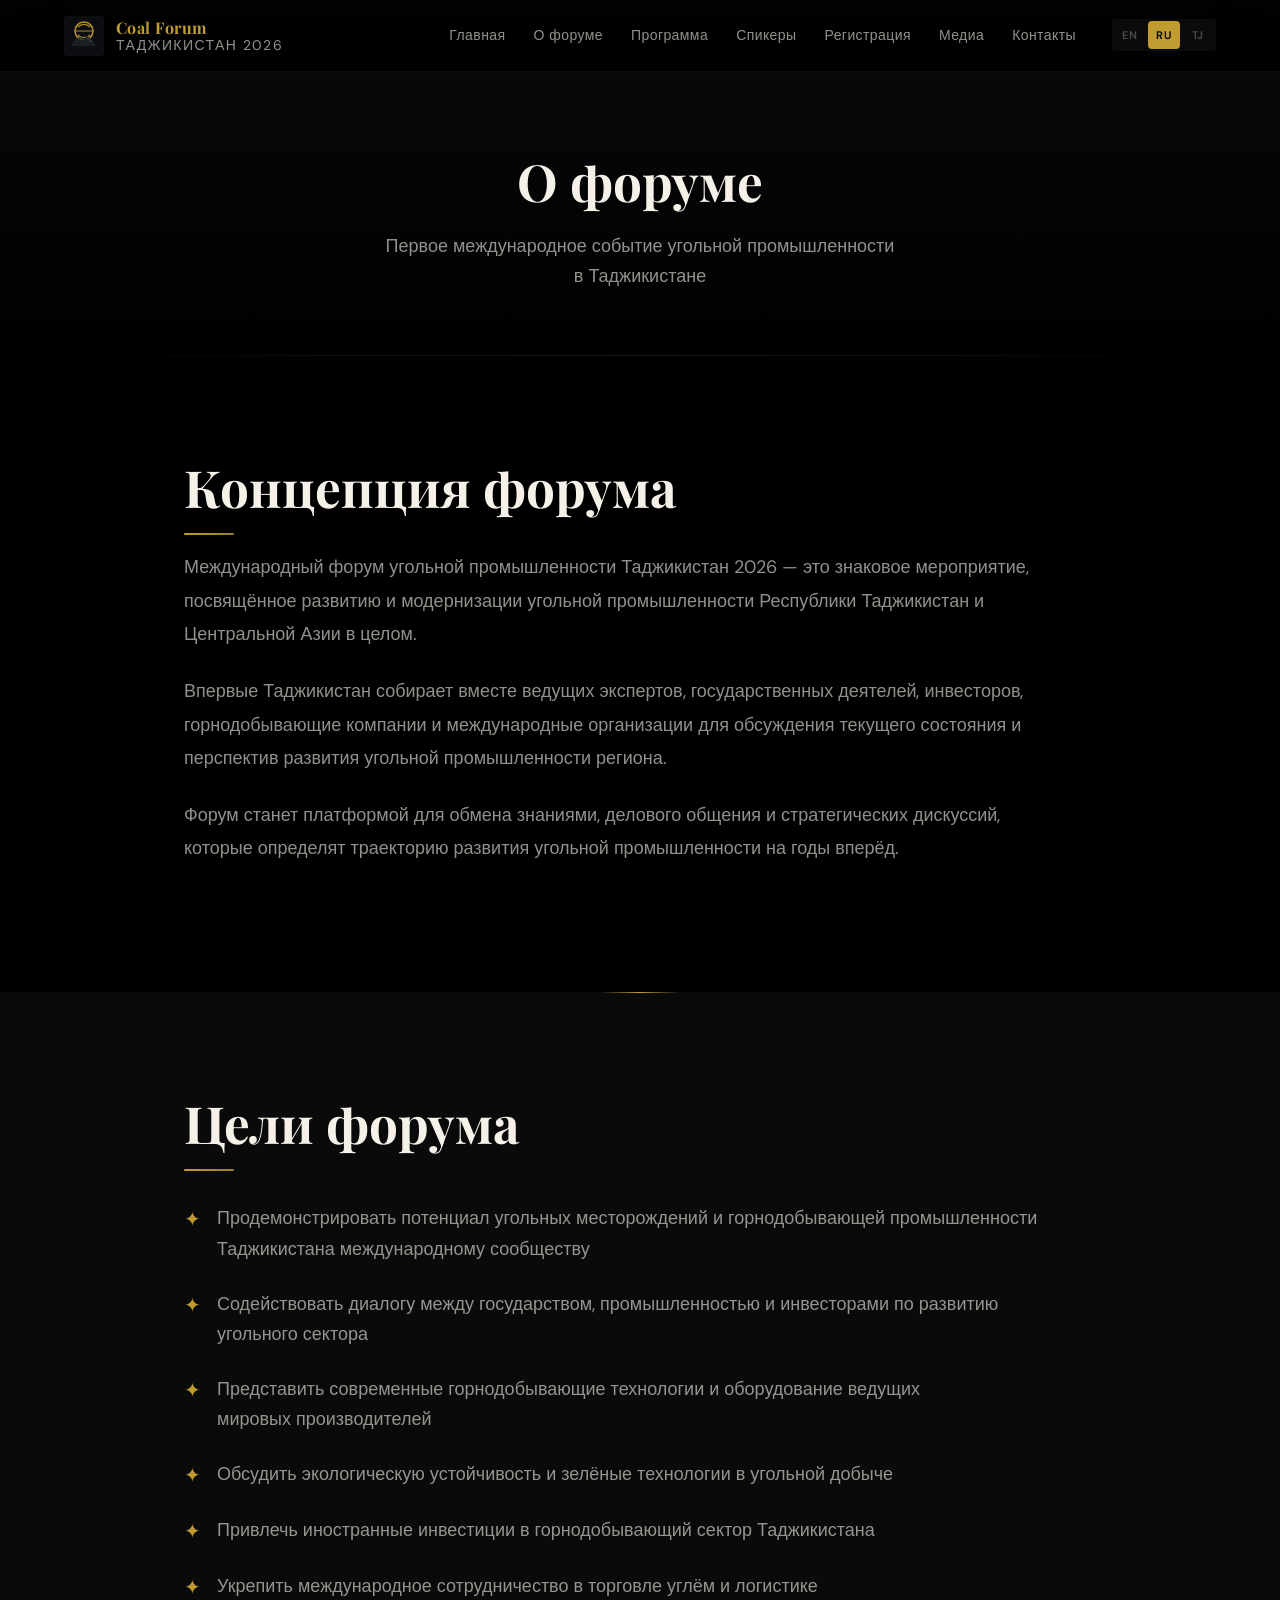
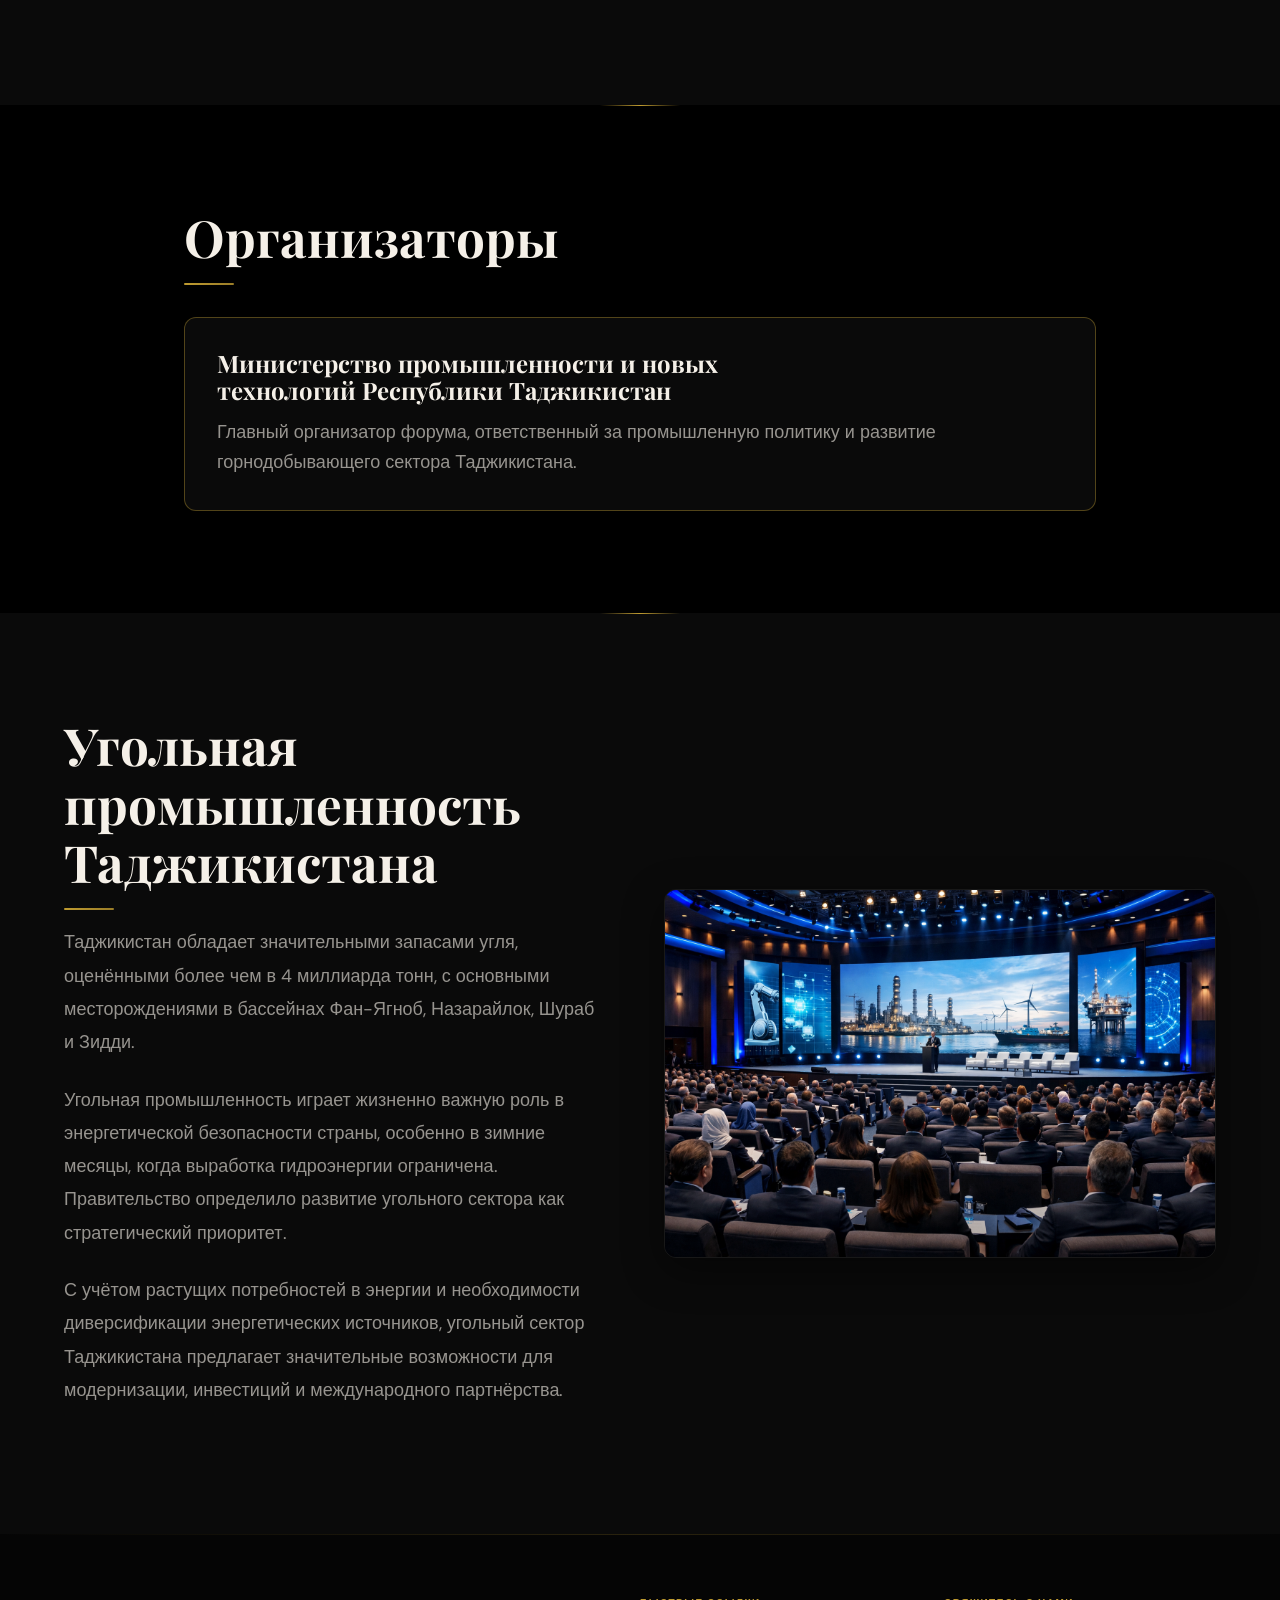
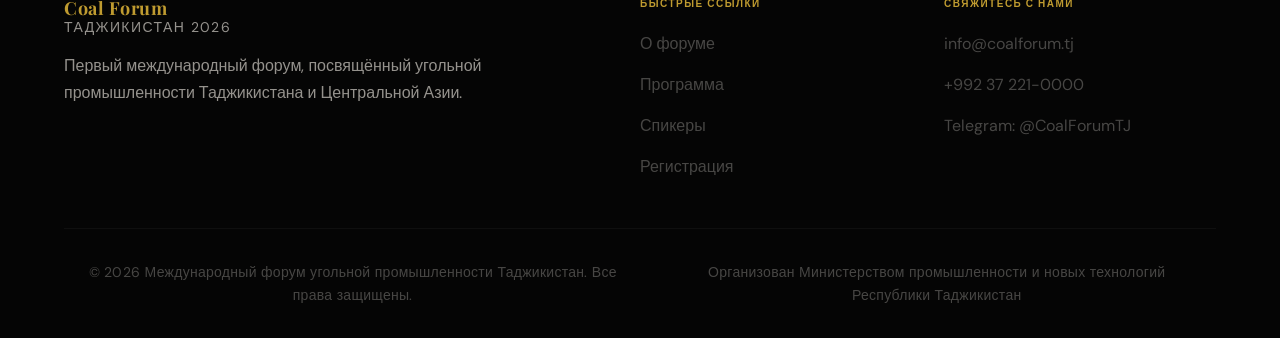
==== commit 5b679a48: "Update about.html" ====
--- a/about.html
+++ b/about.html
@@ -17,10 +17,56 @@
   <header class="site-header" role="banner">
     <div class="header-inner">
       <a href="index.html" class="logo" aria-label="Coal Forum Home">
-        <svg class="logo-icon" viewBox="0 0 40 40" fill="none" xmlns="http://www.w3.org/2000/svg" aria-hidden="true">
-          <rect width="40" height="40" rx="4" fill="#bf9b30" fill-opacity="0.15"/>
-          <path d="M8 28L14 12h4l6 16h-4l-1.5-4.5h-6L11 28H8zm7-8h4l-2-6.5L15 20z" fill="#bf9b30"/>
-          <path d="M26 12h4v12.5L33 28h-4l-3-3.5V12z" fill="#bf9b30" opacity="0.7"/>
+        <svg class="logo-icon" viewBox="0 0 40 40" xmlns="http://www.w3.org/2000/svg" aria-hidden="true">
+  <!-- Фоновой квадрат -->
+  <rect width="40" height="40" rx="4" fill="#0b0d11"/>
+
+  <!-- Стилизованный глобус (международность) -->
+  <circle cx="20" cy="15" r="9"
+          fill="none"
+          stroke="#bf9b30"
+          stroke-width="1.5"
+          opacity="0.95" />
+  <path d="M11.5 15h17
+           M14 11
+           A8 8 0 0 1 26 11
+           M14 19
+           A8 8 0 0 0 26 19"
+        fill="none"
+        stroke="#bf9b30"
+        stroke-width="1.2"
+        opacity="0.9" />
+
+  <!-- Массив угля / гора внизу (угольная тема) -->
+  <path d="M8 27
+           L13 22
+           L18 24.5
+           L23 20
+           L29 25
+           L32 30
+           L8 30
+           Z"
+        fill="#1b1f26" />
+  <!-- Блики/грань угля -->
+  <path d="M13 22
+           L18 24.5
+           L21 22.5
+           L17 21
+           Z"
+        fill="#2b313b"
+        opacity="0.9" />
+  <path d="M23 20
+           L29 25
+           L27 27
+           L21.5 22.7
+           Z"
+        fill="#2b313b"
+        opacity="0.85" />
+
+  <!-- Маленькие кусочки угля -->
+  <circle cx="15" cy="27.5" r="0.8" fill="#000000" opacity="0.7"/>
+  <circle cx="21" cy="26" r="0.7" fill="#000000" opacity="0.7"/>
+  <circle cx="26" cy="27.5" r="0.7" fill="#000000" opacity="0.6"/>
         </svg>
         <div class="logo-text">Coal Forum <span data-i18n="hero.subtitle">Таджикистан 2026</span></div>
       </a>
